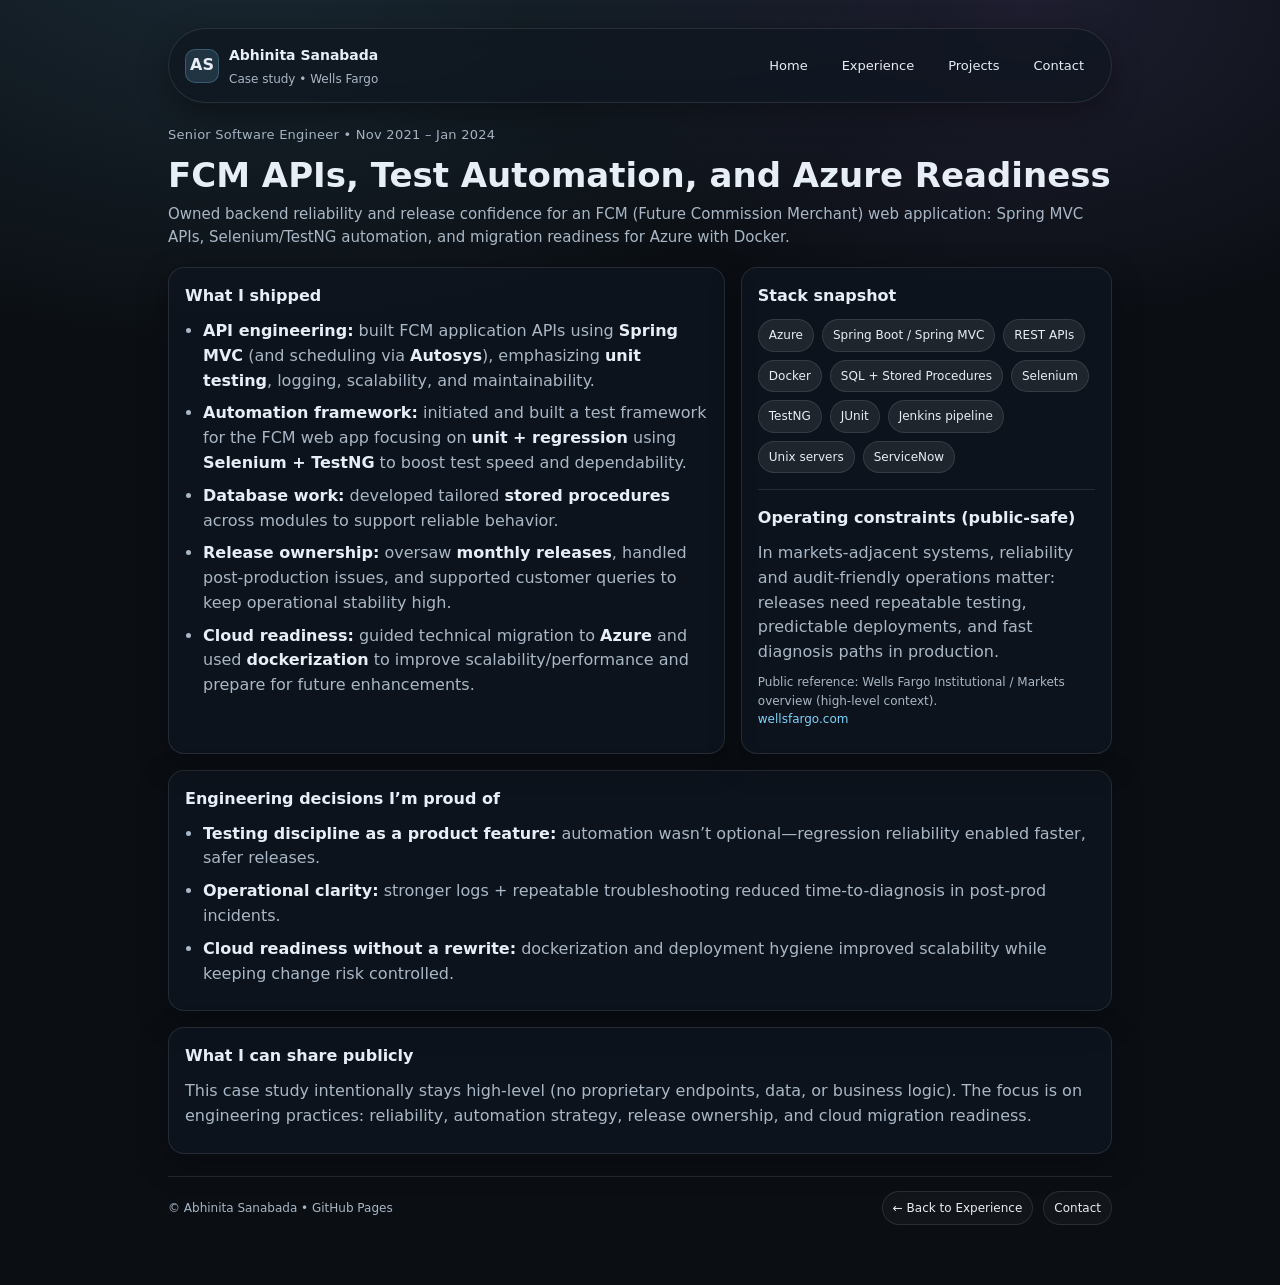
==== wells-fargo.html @ b0e45c0b "Create wells-fargo.html for case study presentation This HTML file serves as a one-page case study d" ====
<!doctype html>
<html lang="en">
<head>
  <meta charset="utf-8" />
  <meta name="viewport" content="width=device-width,initial-scale=1" />
  <title>Wells Fargo — FCM APIs, Test Automation, and Azure Readiness | Abhinita Sanabada</title>
  <meta name="description" content="One-page case study: built Spring MVC APIs for an FCM app, created Selenium+TestNG automation, improved release confidence, and supported Azure migration with Docker." />
  <meta name="robots" content="index,follow" />
  <link rel="canonical" href="https://sanabada.github.io/wells-fargo.html" />

  <style>
    :root{
      --bg:#0b0f14;
      --card:#0f1620;
      --text:#e8eef6;
      --muted:#a9b7c6;
      --line:rgba(255,255,255,.10);
      --chip:rgba(255,255,255,.08);
      --link:#7dd3fc;
      --shadow: 0 10px 30px rgba(0,0,0,.35);
      --radius: 16px;
    }
    *{box-sizing:border-box}
    body{
      margin:0;
      font-family: ui-sans-serif, system-ui, -apple-system, Segoe UI, Roboto, Helvetica, Arial, "Apple Color Emoji","Segoe UI Emoji";
      background: radial-gradient(1200px 800px at 20% -10%, rgba(125,211,252,.15), transparent 60%),
                  radial-gradient(900px 600px at 80% 0%, rgba(167,139,250,.12), transparent 55%),
                  var(--bg);
      color:var(--text);
      line-height:1.55;
    }
    a{color:var(--link); text-decoration:none}
    a:hover{text-decoration:underline}
    .wrap{max-width:980px; margin:0 auto; padding:28px 18px 60px}
    .nav{
      display:flex; gap:14px; align-items:center; justify-content:space-between;
      padding:14px 16px; border:1px solid var(--line); border-radius:999px;
      background: rgba(15,22,32,.70); backdrop-filter: blur(10px);
      box-shadow: var(--shadow);
      position:sticky; top:14px; z-index:10;
    }
    .brand{display:flex; align-items:center; gap:10px; min-width:220px}
    .badge{
      width:34px; height:34px; border-radius:10px;
      background: rgba(125,211,252,.15);
      border:1px solid rgba(125,211,252,.25);
      display:grid; place-items:center; font-weight:700;
    }
    .brand b{font-size:14px}
    .brand span{display:block; color:var(--muted); font-size:12px; margin-top:2px}
    .navlinks{display:flex; gap:12px; flex-wrap:wrap; justify-content:flex-end}
    .navlinks a{
      font-size:13px; color:var(--text);
      padding:8px 10px; border-radius:999px; border:1px solid transparent;
    }
    .navlinks a:hover{border-color:var(--line); background:rgba(255,255,255,.03); text-decoration:none}
    .hero{margin-top:22px}
    .kicker{color:var(--muted); font-size:13px; letter-spacing:.02em}
    h1{margin:10px 0 8px; font-size:34px; line-height:1.15}
    .subtitle{color:var(--muted); font-size:15px; margin:0}
    .grid{display:grid; grid-template-columns: 1.2fr .8fr; gap:16px; margin-top:18px}
    @media (max-width:860px){ .grid{grid-template-columns:1fr} .brand{min-width:auto} }
    .card{
      border:1px solid var(--line);
      background: rgba(15,22,32,.72);
      border-radius: var(--radius);
      box-shadow: var(--shadow);
      padding:16px 16px;
    }
    .card h2{font-size:16px; margin:0 0 10px}
    .card p{margin:8px 0; color:var(--muted)}
    .chips{display:flex; flex-wrap:wrap; gap:8px; margin-top:10px}
    .chip{
      font-size:12px; color:var(--text);
      padding:6px 10px; border-radius:999px;
      background: var(--chip); border:1px solid var(--line);
    }
    .section{margin-top:16px}
    .section h2{font-size:16px; margin:0 0 10px}
    .bullets{margin:0; padding-left:18px}
    .bullets li{margin:8px 0; color:var(--muted)}
    .bullets b{color:var(--text)}
    .hr{height:1px; background:var(--line); margin:16px 0}
    .small{font-size:12px; color:var(--muted)}
    .footer{
      margin-top:22px;
      padding-top:14px;
      border-top:1px solid var(--line);
      display:flex; flex-wrap:wrap; gap:10px; align-items:center; justify-content:space-between;
      color:var(--muted); font-size:12px;
    }
    .footlinks{display:flex; gap:10px; flex-wrap:wrap}
    .pill{
      padding:7px 10px; border-radius:999px; border:1px solid var(--line);
      background:rgba(255,255,255,.03); color:var(--text); font-size:12px;
    }
    .pill:hover{text-decoration:none; border-color:rgba(125,211,252,.35)}
  </style>
</head>

<body>
  <div class="wrap">
    <div class="nav">
      <div class="brand">
        <div class="badge">AS</div>
        <div>
          <b>Abhinita Sanabada</b>
          <span>Case study • Wells Fargo</span>
        </div>
      </div>
      <div class="navlinks">
        <a href="index.html">Home</a>
        <a href="index.html#experience">Experience</a>
        <a href="index.html#projects">Projects</a>
        <a href="index.html#contact">Contact</a>
      </div>
    </div>

    <div class="hero">
      <div class="kicker">Senior Software Engineer • Nov 2021 – Jan 2024</div>
      <h1>FCM APIs, Test Automation, and Azure Readiness</h1>
      <p class="subtitle">
        Owned backend reliability and release confidence for an FCM (Future Commission Merchant) web application:
        Spring MVC APIs, Selenium/TestNG automation, and migration readiness for Azure with Docker.
      </p>
    </div>

    <div class="grid">
      <div class="card">
        <h2>What I shipped</h2>
        <ul class="bullets">
          <li><b>API engineering:</b> built FCM application APIs using <b>Spring MVC</b> (and scheduling via <b>Autosys</b>), emphasizing <b>unit testing</b>, logging, scalability, and maintainability.</li>
          <li><b>Automation framework:</b> initiated and built a test framework for the FCM web app focusing on <b>unit + regression</b> using <b>Selenium + TestNG</b> to boost test speed and dependability.</li>
          <li><b>Database work:</b> developed tailored <b>stored procedures</b> across modules to support reliable behavior.</li>
          <li><b>Release ownership:</b> oversaw <b>monthly releases</b>, handled post-production issues, and supported customer queries to keep operational stability high.</li>
          <li><b>Cloud readiness:</b> guided technical migration to <b>Azure</b> and used <b>dockerization</b> to improve scalability/performance and prepare for future enhancements.</li>
        </ul>
      </div>

      <div class="card">
        <h2>Stack snapshot</h2>
        <div class="chips">
          <span class="chip">Azure</span>
          <span class="chip">Spring Boot / Spring MVC</span>
          <span class="chip">REST APIs</span>
          <span class="chip">Docker</span>
          <span class="chip">SQL + Stored Procedures</span>
          <span class="chip">Selenium</span>
          <span class="chip">TestNG</span>
          <span class="chip">JUnit</span>
          <span class="chip">Jenkins pipeline</span>
          <span class="chip">Unix servers</span>
          <span class="chip">ServiceNow</span>
        </div>

        <div class="hr"></div>

        <h2>Operating constraints (public-safe)</h2>
        <p>
          In markets-adjacent systems, reliability and audit-friendly operations matter: releases need repeatable testing,
          predictable deployments, and fast diagnosis paths in production.
        </p>

        <p class="small">
          Public reference: Wells Fargo Institutional / Markets overview (high-level context).<br />
          <a href="https://www.wellsfargo.com/cib/global-markets/equities/" target="_blank" rel="noopener">wellsfargo.com</a>
        </p>
      </div>
    </div>

    <div class="section card">
      <h2>Engineering decisions I’m proud of</h2>
      <ul class="bullets">
        <li><b>Testing discipline as a product feature:</b> automation wasn’t optional—regression reliability enabled faster, safer releases.</li>
        <li><b>Operational clarity:</b> stronger logs + repeatable troubleshooting reduced time-to-diagnosis in post-prod incidents.</li>
        <li><b>Cloud readiness without a rewrite:</b> dockerization and deployment hygiene improved scalability while keeping change risk controlled.</li>
      </ul>
    </div>

    <div class="section card">
      <h2>What I can share publicly</h2>
      <p>
        This case study intentionally stays high-level (no proprietary endpoints, data, or business logic).
        The focus is on engineering practices: reliability, automation strategy, release ownership, and cloud migration readiness.
      </p>
    </div>

    <div class="footer">
      <div>© Abhinita Sanabada • GitHub Pages</div>
      <div class="footlinks">
        <a class="pill" href="index.html#experience">← Back to Experience</a>
        <a class="pill" href="index.html#contact">Contact</a>
      </div>
    </div>
  </div>
</body>
</html>
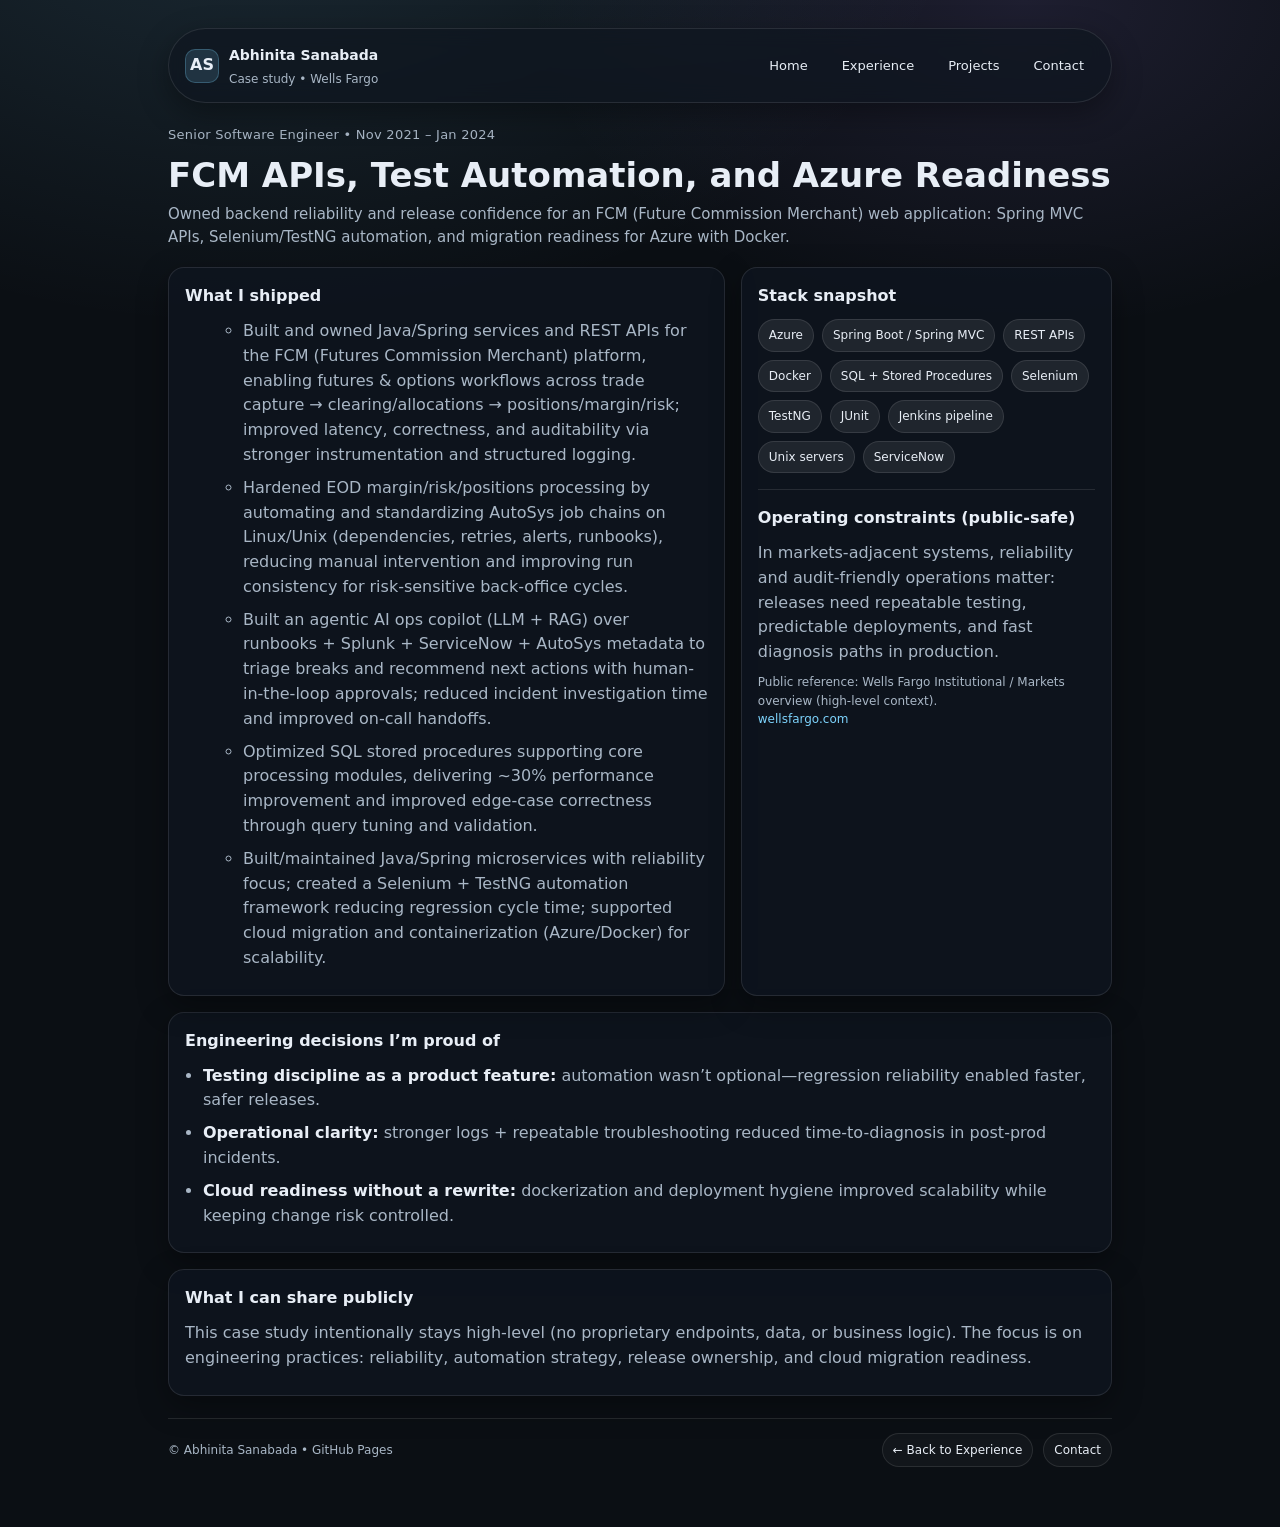
==== commit 44a5af4a: "Update wells-fargo.html" ====
--- a/wells-fargo.html
+++ b/wells-fargo.html
@@ -130,12 +130,37 @@
       <div class="card">
         <h2>What I shipped</h2>
         <ul class="bullets">
-          <li><b>API engineering:</b> built FCM application APIs using <b>Spring MVC</b> (and scheduling via <b>Autosys</b>), emphasizing <b>unit testing</b>, logging, scalability, and maintainability.</li>
-          <li><b>Automation framework:</b> initiated and built a test framework for the FCM web app focusing on <b>unit + regression</b> using <b>Selenium + TestNG</b> to boost test speed and dependability.</li>
-          <li><b>Database work:</b> developed tailored <b>stored procedures</b> across modules to support reliable behavior.</li>
-          <li><b>Release ownership:</b> oversaw <b>monthly releases</b>, handled post-production issues, and supported customer queries to keep operational stability high.</li>
-          <li><b>Cloud readiness:</b> guided technical migration to <b>Azure</b> and used <b>dockerization</b> to improve scalability/performance and prepare for future enhancements.</li>
-        </ul>
+          <ul>
+            <li>
+              Built and owned Java/Spring services and REST APIs for the FCM (Futures Commission Merchant)
+              platform, enabling futures &amp; options workflows across trade capture &rarr; clearing/allocations
+              &rarr; positions/margin/risk; improved latency, correctness, and auditability via stronger
+              instrumentation and structured logging.
+            </li>
+          
+            <li>
+              Hardened EOD margin/risk/positions processing by automating and standardizing AutoSys job chains
+              on Linux/Unix (dependencies, retries, alerts, runbooks), reducing manual intervention and
+              improving run consistency for risk-sensitive back-office cycles.
+            </li>
+          
+            <li>
+              Built an agentic AI ops copilot (LLM + RAG) over runbooks + Splunk + ServiceNow + AutoSys
+              metadata to triage breaks and recommend next actions with human-in-the-loop approvals; reduced
+              incident investigation time and improved on-call handoffs.
+            </li>
+          
+            <li>
+              Optimized SQL stored procedures supporting core processing modules, delivering ~30% performance
+              improvement and improved edge-case correctness through query tuning and validation.
+            </li>
+          
+            <li>
+              Built/maintained Java/Spring microservices with reliability focus; created a Selenium + TestNG
+              automation framework reducing regression cycle time; supported cloud migration and
+              containerization (Azure/Docker) for scalability.
+            </li>
+          </ul> 
       </div>
 
       <div class="card">
